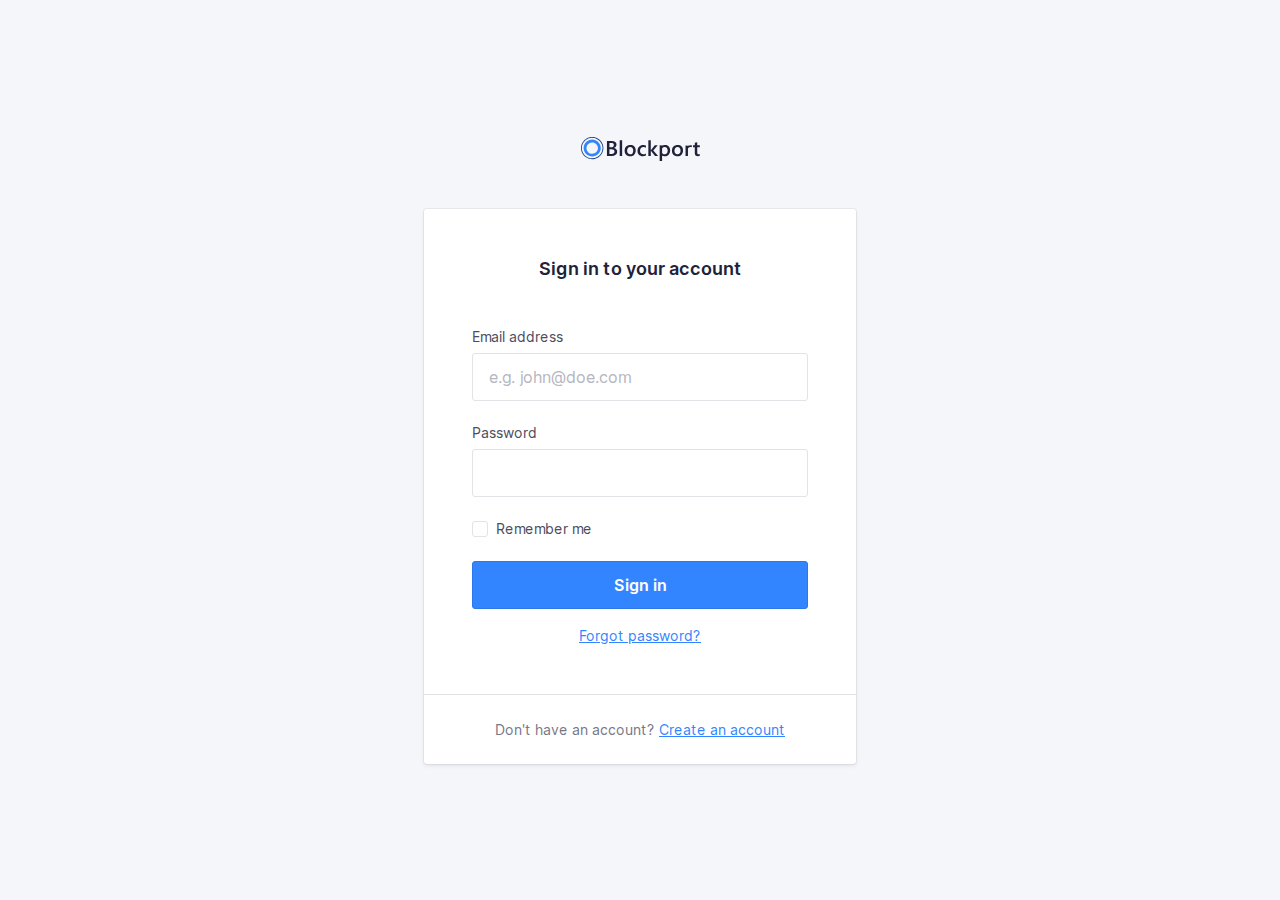
==== index.html @ 0992f346 "Initial commit" ====
<!doctype html>
<html lang="en">
    <head>
        <meta charset="utf-8">
        <meta http-equiv="x-ua-compatible" content="ie=edge">
        <title>Blockport - Sign in</title>
        <meta name="description" content="This is my HTML5 boilerplate.">
        <meta name="viewport" content="width=device-width, initial-scale=1.0">
        <meta name="msapplication-TileColor" content="#3385FF">
        <meta name="theme-color" content="#3385FF">

        <link rel="apple-touch-icon" sizes="180x180" href="apple-touch-icon.png">
        <link rel="icon" type="image/png" sizes="32x32" href="favicon-32x32.png">
        <link rel="icon" type="image/png" sizes="16x16" href="favicon-16x16.png">
        <link rel="manifest" href="site.webmanifest">
        <link rel="mask-icon" href="safari-pinned-tab.svg" color="#3385FF">

        <link rel="stylesheet" href="css/normalize.css">
		<link rel="stylesheet" href="css/screen.css">        
    </head>
    <body>
        <section class="o-row o-row--lg o-row--login">
            <div class="o-container u-max-width-xs">
                <h1 class="c-logo">
                    <svg class="c-logo__symbol" viewBox="0 0 119 24" xmlns="http://www.w3.org/2000/svg">
                        <path class="c-logo__path c-logo__path--1" d="M25.9496128,18.9917356 L25.9496128,4.04231406 L30.7396633,4.04231406 C32.19945,4.04231406 33.3560606,4.35834712 34.2094949,4.99041321 C35.0252057,5.55089835 35.5052521,6.4769114 35.4896465,7.4598347 C35.5056187,8.25676883 35.2485893,9.03557965 34.7604209,9.6694215 C34.2511175,10.3119823 33.5500641,10.7791057 32.7570539,11.0042975 L32.7570539,11.0459504 C33.6957957,11.1207168 34.5764055,11.5260387 35.2392256,12.1884297 C35.8602694,12.8310744 36.1707912,13.6667769 36.1707912,14.6955372 C36.1979832,15.9155062 35.6268682,17.0730015 34.6382155,17.8016529 C33.6205051,18.5950413 32.3363468,18.9917356 30.7857407,18.9917356 L25.9496128,18.9917356 Z M41.1511616,18.9918689 L38.6990404,18.9918689 L38.6990404,3.18727869 L41.1511616,3.18727869 L41.1511616,18.9918689 Z M49.1105387,19.2396694 C47.4477441,19.2396694 46.1195118,18.741157 45.1258418,17.7441322 C44.1321717,16.7471074 43.6360046,15.4247934 43.6373401,13.7771901 C43.6373401,11.9841322 44.1548767,10.5838017 45.1899495,9.57619833 C46.2250223,8.56859504 47.6200337,8.06479338 49.3749832,8.06479338 C51.0591469,8.06479338 52.3720202,8.55471073 53.3136027,9.53454547 C54.2551852,10.5143802 54.7226376,11.8730579 54.7159596,13.6105785 C54.7159596,15.313719 54.2091077,16.677686 53.195404,17.7024794 C52.1817003,18.7272727 50.8200787,19.2396694 49.1105387,19.2396694 Z M64.9231145,18.4998347 C63.986548,19.011405 62.9292595,19.2667693 61.8599663,19.2396694 C60.2572727,19.2396694 58.9657689,18.7444628 57.9854545,17.7540496 C57.0051402,16.7636364 56.5136477,15.4796694 56.5109764,13.9021488 C56.5109764,12.1434711 57.0385299,10.7312397 58.0936364,9.66545453 C59.1487429,8.59966942 60.5611166,8.0661157 62.3307576,8.06479338 C63.2258904,8.04636779 64.1144193,8.22027864 64.9351347,8.57454547 L64.9351347,10.8277686 C64.2490961,10.2941313 63.4035149,10.0011171 62.5310943,9.99471073 C61.5738178,9.96365776 60.6492491,10.3415166 59.9928283,11.0320661 C59.3330526,11.7236364 59.003165,12.6287603 59.003165,13.747438 C59.003165,14.8661157 59.3136869,15.7381818 59.9347306,16.3636364 C60.5557744,17.0023141 61.3891751,17.3216529 62.4349327,17.3216529 C63.3470917,17.3090469 64.2260005,16.9806241 64.9191077,16.3933884 L64.9191077,18.4998347 L64.9231145,18.4998347 Z M77.1256229,18.9918689 L74.0304209,18.9918689 L69.8393771,13.8605902 L69.7973064,13.8605902 L69.7973064,18.9918689 L67.3451852,18.9918689 L67.3451852,3.18727869 L69.7973064,3.18727869 L69.7973064,13.2039344 L69.8393771,13.2039344 L73.7980303,8.31462295 L76.7349663,8.31462295 L72.2814815,13.4718689 L77.1256229,18.9918689 Z M118.81569,18.8747107 C118.223016,19.1343064 117.578072,19.2557712 116.930522,19.2297521 C114.839007,19.2297521 113.793249,18.2380165 113.793249,16.2545455 L113.793249,10.2128926 L111.990219,10.2128926 L111.990219,8.31669423 L113.793249,8.31669423 L113.793249,5.84528927 L116.235354,5.15702479 L116.235354,8.31669423 L118.81569,8.31669423 L118.81569,10.2128926 L116.235354,10.2128926 L116.235354,15.5504132 C116.235354,16.1824793 116.351549,16.6340496 116.583939,16.905124 C116.81633,17.1761983 117.202312,17.3084298 117.741886,17.3018182 C118.130518,17.3099664 118.50999,17.1844984 118.81569,16.9467769 L118.81569,18.8647934 L118.81569,18.8747107 Z M109.678333,8.12826445 C110.052664,8.12904551 110.426384,8.1582218 110.796212,8.21553718 L110.796212,10.2961983 C110.392833,10.129817 109.958979,10.0480952 109.522071,10.0561983 C108.65244,10.0185786 107.815007,10.3854441 107.258266,11.0479339 C107.143588,11.1960713 107.043624,11.3548242 106.959764,11.5219835 L106.959764,18.9917356 L104.519663,18.9917356 L104.519663,8.37818184 L106.959764,8.66776859 L106.959764,8.67768594 C107.814579,8.30025824 108.742499,8.11272598 109.678333,8.12826445 Z M96.4320707,19.2396694 C94.7692761,19.2396694 93.4410438,18.741157 92.4473737,17.7441322 C91.4537037,16.7471074 90.9575366,15.4247934 90.9588721,13.7771901 C90.9588721,11.9841322 91.4764087,10.5838017 92.5114815,9.57619833 C93.5465543,8.56859504 94.9415657,8.06479338 96.6965152,8.06479338 C98.3806789,8.06479338 99.6935522,8.55471073 100.635135,9.53454547 C101.576717,10.5143802 102.04417,11.8730579 102.037492,13.6105785 C102.037492,15.313719 101.53064,16.677686 100.516936,17.7024794 C99.5032323,18.7272727 98.1416107,19.2396694 96.4320707,19.2396694 Z M87.7494781,9.53454547 C88.6883893,10.5157025 89.1578451,11.873719 89.1578451,13.608595 C89.1591806,15.3117355 88.6523287,16.6757025 87.6372896,17.7004959 C86.6222504,18.7252892 85.258625,19.2376859 83.5464141,19.2376859 C82.7065422,19.2489838 81.8737089,19.0847473 81.1023064,18.7557025 L81.1023064,23.8968595 L78.6622054,23.8968595 L78.6622054,8.31471073 L81.1023064,8.60429752 C81.9552279,8.23296681 82.8792553,8.04891403 83.8108586,8.06479338 C85.5017003,8.06479338 86.8145736,8.55471073 87.7494781,9.53454547 Z M96.5422559,9.99471073 C95.6726247,9.95709108 94.8351921,10.3239565 94.2784512,10.9864463 C93.7241864,11.6476033 93.4470539,12.5580165 93.4470539,13.7176859 C93.4470539,14.8363636 93.7275253,15.7170248 94.288468,16.3596694 C94.8529651,17.0028668 95.6823515,17.3568733 96.5422559,17.3216529 C97.5038721,17.3216529 98.2424466,17.0056198 98.7579798,16.3735537 C99.273513,15.7414876 99.5366216,14.8416529 99.5473064,13.6740496 C99.5473064,12.4998347 99.28954,11.5927273 98.7740067,10.9527273 C98.2584735,10.3127273 97.5145568,9.99338845 96.5422559,9.99471073 Z M28.4438047,6.03570248 L28.4438047,10.286281 L30.0645286,10.286281 C30.9353255,10.286281 31.6178058,10.0833058 32.1119697,9.67735538 C32.6061335,9.27140494 32.8532155,8.69619836 32.8532155,7.95173555 C32.8532155,6.67305785 31.9897643,6.03371902 30.262862,6.03371902 L28.4418013,6.03371902 L28.4438047,6.03570248 Z M28.4438047,12.2796694 L28.4438047,17.0082644 L30.5813973,17.0082644 C31.5163019,17.0082644 32.237514,16.7947108 32.7450337,16.3676033 C33.2602043,15.9259125 33.5416601,15.2742418 33.5083165,14.6003306 C33.5083165,13.0505785 32.4238271,12.2757025 30.2548485,12.2757025 L28.4518182,12.2757025 L28.4438047,12.2796694 Z M49.226734,9.99471073 C48.3571028,9.95709108 47.5196702,10.3239565 46.9629293,10.9864463 C46.4086646,11.6476033 46.131532,12.5580165 46.131532,13.7176859 C46.131532,14.8363636 46.4120034,15.7170248 46.9729461,16.3596694 C47.5370578,17.0036033 48.3664998,17.3583638 49.226734,17.3236364 C50.1883502,17.3236364 50.9269247,17.0076033 51.4424579,16.3755372 C51.9579912,15.7434711 52.2157576,14.8436364 52.2157576,13.6760331 C52.2157576,12.5018182 51.9579912,11.5947107 51.4424579,10.9547107 C50.9269247,10.3147108 50.1883502,9.99471073 49.226734,9.99471073 Z M85.8803367,16.3735537 C86.3958699,15.738843 86.6543043,14.8390083 86.6556397,13.6740496 C86.6556397,12.4985124 86.3978733,11.591405 85.8823401,10.9527273 C85.3668068,10.3140496 84.6282323,9.99471073 83.6666162,9.99471073 C82.796985,9.95709108 81.9595523,10.3239565 81.4028114,10.9864463 C81.2895823,11.124335 81.1896456,11.2724196 81.1043098,11.4287603 L81.1043098,15.9153719 C81.6149937,16.8312057 82.6094895,17.3774459 83.6646128,17.3216529 C84.626229,17.3216529 85.3648035,17.0056198 85.8803367,16.3735537 Z"></path>
                        <path class="c-logo__path c-logo__path--2" d="M11.1988215,19.5867769 C7.72899435,19.5891833 4.59940205,17.5218316 3.26949789,14.3488101 C1.93959376,11.1757885 2.67130845,7.5220381 5.12341434,5.09144786 C7.57552021,2.66085764 11.2650639,1.93214337 14.4714645,3.24513351 C17.6778651,4.55812363 19.7696074,7.65421885 19.771229,11.0895868 C19.7679239,15.7772288 15.9334776,19.5780304 11.1988215,19.5867769 Z M11.1988215,5.38314051 C8.86509736,5.38073339 6.75988968,6.77093308 5.86550131,8.90506387 C4.97111293,11.0391947 5.46382249,13.496632 7.11372873,15.1307206 C8.76363496,16.7648092 11.2455511,17.2534798 13.4013998,16.3687158 C15.5572486,15.4839518 16.962125,13.4001349 16.9605051,11.0895868 C16.9572,7.93949107 14.3805102,5.38572999 11.1988215,5.37917355 L11.1988215,5.38314051 Z"></path>
                        <path class="c-logo__path c-logo__path--3" d="M21.2917845,15.8796694 C21.3118182,15.8380165 21.3358586,15.8023141 21.3558923,15.7606612 C22.6443671,13.0744887 22.7786498,9.98607785 21.7280964,7.20021549 C20.6775431,4.41435317 18.5317957,2.16875244 15.7805219,0.975867769 L15.7805219,0.96 C15.6683333,0.910413222 15.5541414,0.874710744 15.4419529,0.82909091 C15.2937037,0.767603308 15.1434512,0.710082645 14.9931987,0.656528927 C14.792862,0.583140496 14.5925253,0.517685949 14.378165,0.458181816 C14.2319192,0.414545453 14.0856734,0.374876033 13.9394276,0.337190082 C13.7203928,0.281652893 13.501358,0.23338843 13.2823232,0.192396694 C13.1480976,0.16661157 13.0138721,0.144793388 12.8816498,0.124958678 C12.6546016,0.0905785125 12.4275533,0.0634710744 12.2005051,0.0436363637 C12.0762963,0.0337190082 11.9500842,0.0238016529 11.8258754,0.0178512397 C11.5881425,0.00462809917 11.3510774,-0.000661157024 11.1146801,0.00198347107 C10.988468,0.00198347107 10.8622559,0.00198347107 10.7380471,0.0119008265 C10.5076599,0.0218181818 10.2792761,0.0376859504 10.0528956,0.0614876034 C9.9146633,0.0753719009 9.77843434,0.0932231406 9.64220539,0.113057851 C9.44186869,0.142809918 9.22350168,0.176528926 9.01715488,0.218181818 C8.86089226,0.249917356 8.70462963,0.283636364 8.548367,0.321322314 C8.39210438,0.359008265 8.18575758,0.412561983 8.00745791,0.466115701 C7.82915825,0.519669423 7.65286195,0.577190081 7.47656566,0.638677688 C7.30026936,0.70016529 7.17405724,0.747768594 7.02580808,0.807272727 C6.82547138,0.884628098 6.63715488,0.969917355 6.44483165,1.05719008 C6.31861953,1.11471074 6.19441077,1.17421488 6.07220539,1.23768595 C5.87186869,1.34082644 5.67153199,1.45190082 5.47119529,1.56694215 C5.36301347,1.63041322 5.25683502,1.69586777 5.15065657,1.76528926 C4.95165543,1.89752066 4.75666107,2.02975207 4.5656734,2.16198347 C4.46416949,2.23603306 4.36400114,2.31140496 4.26516835,2.38809918 C4.07952302,2.52958678 3.89721661,2.67834711 3.71824916,2.83438017 C3.61607744,2.92363636 3.51791246,3.0168595 3.41774411,3.11008265 C3.25747475,3.26347108 3.10121212,3.42214876 2.94895623,3.5861157 C2.84678451,3.69719008 2.74861953,3.81024794 2.64845118,3.92528926 C2.51021886,4.08793389 2.37599327,4.25454547 2.24777778,4.42512397 C2.15161616,4.55206611 2.05946128,4.68099175 1.96930976,4.82181816 C1.90119529,4.92099175 1.82506734,5.0201653 1.75895623,5.11537188 C1.69284512,5.2105785 1.65878788,5.29190081 1.60670034,5.37917355 C1.53457912,5.49818184 1.46446128,5.61917355 1.40636364,5.74214876 C1.28415825,5.96231406 1.16796296,6.18446282 1.06178451,6.40859504 C1.02372054,6.44826445 0.995673401,6.49586778 0.981649832,6.54148761 C0.967626263,6.58710744 0.939579125,6.65454547 0.915538721,6.71008265 C0.808692479,6.95471075 0.711863077,7.20132232 0.625050505,7.44991735 C0.588989899,7.55438018 0.55426487,7.65884298 0.520875421,7.76330577 C0.444747475,8.00528927 0.377968575,8.24793388 0.320538721,8.49123966 C0.291156005,8.61157023 0.263776655,8.73190084 0.238400673,8.85223141 C0.191655443,9.07966942 0.152255892,9.30710742 0.12020202,9.53454547 C0.10016835,9.67338842 0.0821380471,9.81024795 0.0681144781,9.9490909 C0.0460774411,10.1613223 0.0320538721,10.3715703 0.022037037,10.5838017 C0.022037037,10.7365289 0.010016835,10.8872727 0.010016835,11.04 C0.010016835,11.2383471 0.010016835,11.4366942 0.026043771,11.6350413 C0.026043771,11.7917356 0.0440740741,11.9484297 0.0580976431,12.105124 C0.0761279461,12.3034711 0.104175084,12.5018182 0.132222222,12.7001653 C0.146245791,12.8429752 0.18030303,13.0036364 0.2003367,13.1543802 C0.238400673,13.3527273 0.286481481,13.5510744 0.336565657,13.7494215 C0.380639731,13.8961983 0.406683502,14.0330579 0.446750842,14.1758678 C0.506851852,14.3742149 0.576969697,14.5844628 0.647087542,14.7867769 C0.693164983,14.9157025 0.739242424,15.0446281 0.789326599,15.1715703 C0.871464646,15.3699174 0.963619529,15.5801653 1.05777778,15.7804959 C1.11387205,15.8995041 1.16996633,16.0185124 1.23006734,16.1355372 C1.33223906,16.3338843 1.44242424,16.5322314 1.55461279,16.7166942 C1.62473064,16.8357025 1.69484848,16.9527273 1.76897306,17.0677686 C1.88316498,17.2442975 2.00537037,17.4168595 2.12957912,17.587438 C2.21973064,17.7123967 2.31188552,17.8353719 2.40804714,17.9563636 C2.50420875,18.0773554 2.65646465,18.2519008 2.78468013,18.3966942 C2.91289562,18.5414876 3.02308081,18.6644628 3.14929293,18.7933884 C3.27550505,18.9223141 3.3876936,19.027438 3.51190236,19.1424794 C3.63611111,19.2575206 3.81841751,19.4241322 3.98069024,19.5590082 C4.09287879,19.6522314 4.20907407,19.7434711 4.32727273,19.8327273 C4.50957912,19.9735537 4.69388889,20.1084297 4.88621212,20.2294215 C4.9362963,20.2631405 4.98037037,20.3008265 5.03045455,20.3345455 C7.52290169,21.989742 10.5859073,22.5756212 13.5217147,21.9587191 C16.4575222,21.3418171 19.0161165,19.5746694 20.6146465,17.0598347 L20.6266667,17.0598347 C20.6647306,17.0003306 20.6947811,16.9368595 20.7328451,16.8753719 C20.8149832,16.7424794 20.8911111,16.6036364 20.9692424,16.4647934 C21.0854377,16.2763636 21.1936195,16.08 21.2917845,15.8796694 Z M6.96771044,20.4198347 C6.40765296,20.1694737 5.87129224,19.8701033 5.36501684,19.5252893 C5.18671717,19.4042975 5.01442761,19.2773554 4.84614478,19.1464463 C4.73996633,19.065124 4.63378788,18.9818182 4.53161616,18.8965289 C4.38136364,18.7715703 4.23912458,18.6406612 4.09888889,18.5097521 C3.9586532,18.378843 3.87451178,18.2995041 3.76632997,18.1884297 C3.65814815,18.0773554 3.53794613,17.9444628 3.42976431,17.8214876 C3.32158249,17.6985124 3.19737374,17.5557025 3.08718855,17.4247934 C2.97700337,17.2938843 2.91489899,17.1986777 2.83075758,17.0836364 C2.71656566,16.9249587 2.60237374,16.766281 2.49819865,16.6036364 C2.43008418,16.4965289 2.36597643,16.3894215 2.29786195,16.2803306 C2.19368687,16.1038017 2.09752525,15.9252893 1.9973569,15.7447934 C1.94126263,15.6376859 1.89117845,15.528595 1.83909091,15.4195041 C1.7609596,15.2231405 1.67681818,15.0386777 1.60069024,14.8482644 C1.55461279,14.7332231 1.51454545,14.6161983 1.47247475,14.501157 C1.40436027,14.3127273 1.34025253,14.1242975 1.28415825,13.9319008 C1.24609428,13.8029752 1.2140404,13.6760331 1.18198653,13.5490909 C1.13590909,13.3626446 1.09183502,13.1761983 1.05577441,12.9897521 C1.02973064,12.8429752 1.0076936,12.7140496 0.981649832,12.5771901 C0.953602694,12.3927273 0.92956229,12.2082644 0.911531987,12.0218182 C0.897508418,11.8809918 0.889494949,11.7401653 0.881481481,11.5993388 C0.881481481,11.4109091 0.865454545,11.2224794 0.865454545,11.0340496 C0.865454545,10.8971901 0.865454545,10.7603306 0.877474747,10.6254545 C0.877474747,10.4271074 0.899511785,10.2287603 0.919545455,10.0304132 C0.931565657,9.90743803 0.94959596,9.78247936 0.965622896,9.65950414 C0.995673401,9.44528927 1.03173401,9.23107436 1.07580808,9.01884299 C1.09784512,8.91173555 1.12188552,8.80462812 1.14792929,8.69950414 C1.20402357,8.47074382 1.27080247,8.24330577 1.34826599,8.01719009 C1.37764871,7.9246281 1.408367,7.83206612 1.44042088,7.73950414 C1.52189113,7.50545453 1.61204265,7.2740496 1.71087542,7.04528927 C1.75094276,6.95206611 1.7910101,6.86082645 1.83508418,6.76958679 C1.93525253,6.55537188 2.03542088,6.3490909 2.15762626,6.14479338 C2.21973064,6.03570248 2.27983165,5.92661158 2.34594276,5.81752064 C2.45412458,5.63900825 2.5683165,5.46644628 2.68651515,5.29586778 C2.7686532,5.17685949 2.85279461,5.0598347 2.93893939,4.94479338 C3.06047699,4.7847934 3.18602133,4.62876031 3.31557239,4.47669423 C3.40505612,4.36826447 3.49520763,4.26710742 3.58602694,4.17322312 C3.73026936,4.01983471 3.87718294,3.86842975 4.02676768,3.71900826 C4.11491582,3.63438017 4.20506734,3.55173554 4.29722222,3.47107438 C4.46016275,3.32694215 4.62710998,3.18809917 4.79806397,3.05454545 C4.88754769,2.98446281 4.978367,2.91834711 5.07052189,2.85619835 C5.24815375,2.72396694 5.42912458,2.60099173 5.61343434,2.48727273 C5.71093152,2.42512397 5.80909651,2.36561983 5.90792929,2.30876033 C6.09090349,2.20165289 6.27654882,2.09983471 6.46486532,2.00330579 C6.57705387,1.94644628 6.69057799,1.89157025 6.80543771,1.83867769 C6.98306957,1.75669422 7.16203704,1.67933884 7.34234007,1.60661157 C7.47589785,1.55239669 7.61413018,1.50082645 7.75703704,1.45190082 C7.91864196,1.39504132 8.08225029,1.34214876 8.24786195,1.29322314 C8.41347361,1.24429752 8.57975307,1.2 8.74670034,1.16033058 C8.8896072,1.12595041 9.03318182,1.09421488 9.17742424,1.06512397 C9.36841191,1.02677686 9.56073514,0.994380165 9.75439394,0.967933885 C9.87993826,0.950743802 10.0061504,0.934876033 10.1330303,0.920330577 C10.3440516,0.899173554 10.5557407,0.883966942 10.7680976,0.874710744 L11.1126768,0.874710744 C11.3317116,0.874710744 11.5514141,0.880000001 11.7717845,0.890578513 L12.1143603,0.914380167 C12.3307239,0.932892563 12.5464197,0.958677687 12.7614478,0.991735538 C12.8829854,1.01024793 13.004523,1.0307438 13.1260606,1.05322314 C13.330404,1.09157025 13.5347475,1.13652893 13.7390909,1.18809918 C13.8713131,1.22181818 14.0035354,1.25752066 14.1397643,1.29719008 C14.3320875,1.35404959 14.523743,1.41619835 14.7147306,1.48363636 C14.8509596,1.53322314 14.9851852,1.58479339 15.115404,1.64033058 C17.755199,2.69780719 19.8336285,4.79210648 20.8551251,7.42387715 C21.8766218,10.0556478 21.7496417,12.9890377 20.5044613,15.5246281 C20.4123064,15.7229752 20.3041246,15.8975206 20.207963,16.08 C20.1378451,16.2029752 20.0697306,16.3279339 19.9956061,16.4489256 C17.2731751,20.8198837 11.7011151,22.517402 6.96771044,20.4178512 L6.96771044,20.4198347 Z"></path>
                    </svg>
                </h1>
                <form class="c-card" action="#">
                    <div class="c-card__body">
                        <h2 class="c-card__title">
                            Sign in to your account
                        </h2>
                        <p class="c-form-field">
                            <label class="c-label" for="username">
                                Email address                                
                            </label>
                            <input class="c-input" type="email" name="username" id="username" placeholder="e.g. john@doe.com" required>
                        </p>
                        <p class="c-form-field">
                            <label class="c-label" for="password">
								Password								
                            </label>                            
                            <input class="c-input" type="password" name="password" id="password" required>
                        </p>
                        <!-- Custom checkbox -->
                        <p class="c-form-field c-form-field--option">
                            <input class="o-hide-accessible c-option c-option--hidden js-remember-input" type="checkbox" id="customRememberme">
                            <label class="c-label c-label--option c-custom-option js-remember-label" for="customRememberme">
                                <span class="c-custom-option__fake-input c-custom-option__fake-input--checkbox">
                                    <svg class="c-custom-option__symbol" xmlns="http://www.w3.org/2000/svg" viewBox="0 0 9 6.75">
                                        <path d="M4.75,9.5a1,1,0,0,1-.707-.293l-2.25-2.25A1,1,0,1,1,3.207,5.543L4.75,7.086,8.793,3.043a1,1,0,0,1,1.414,1.414l-4.75,4.75A1,1,0,0,1,4.75,9.5" transform="translate(-1.5 -2.75)"/>
                                    </svg>
                                </span>
                                Remember me
                            </label>
                        </p>
                        <p class="u-mb-md">
                            <!-- Button -->
                            <button class="o-button-reset c-button js-sign-in-button">Sign in</button>
                        </p>
                        <p class="u-text-sm u-align-text-center">
                            <a href="#!">
                                Forgot password?
                            </a>
                        </p>
                    </div>
                    <div class="c-card__footer">
                        <p class="u-align-text-center u-text-sm u-color-neutral-dark">
                            Don't have an account? <a href="#">Create an account</a>
                        </p>
                    </div>
                </form>

            </div>
        </section>
    </body>
</html>
---- css/screen.css ----
/*------------------------------------*\
#FONTS
\*------------------------------------*/

@font-face {
    font-family: "Inter Web";
    font-weight: 400;
    src: url("../fonts/Inter-Regular.woff2") format("woff2")
}

@font-face {
    font-family: "Inter Web";
    font-weight: 600;
    src: url("../fonts/Inter-SemiBold.woff2") format("woff2")
}

/*------------------------------------*\
#Variables
\*------------------------------------*/

:root {
    /* Global colors */
    --global-color-alpha-light: #4F95FF;
    --global-color-alpha: #3385FF;
    --global-color-alpha-dark: #2E77E6;
    --global-color-alpha-x-dark: #1B4186;
    --global-color-alpha-transparent: #3385ffbf;
    --global-color-alpha-x-transparent: #3385ff4d;

    --global-color-neutral-xxxx-light: #F5F6FA;
    --global-color-neutral-xxx-light: #E2E3E7;
    --global-color-neutral-xx-light: #caccd4;
    --global-color-neutral-x-light: #b5b6c0;
    --global-color-neutral-light: #a0a1ad;
    --global-color-neutral: #8b8c9a;
    --global-color-neutral-dark: #757787;
    --global-color-neutral-x-dark: #606274;
    --global-color-neutral-xx-dark: #4b4c60;
    --global-color-neutral-xxx-dark: #35374d;
    --global-color-neutral-xxxx-dark: #20223a;

    /* global page settings */
    --global-html-color: var(--global-color-neutral-xxxx-dark);
    --global-html-backgroundColor: var(--global-color-neutral-xxxx-light);
    --global-selection-backgroundColor: var(--global-color-alpha);

    /* borders */
    --global-borderRadius: 3px;
    --global-borderWidth: 1px;

    /* transitions */
    --global-transitionTiming-alpha: .1s ease-out;

    /* Baseline settings */
    --global-baseline: 8px;
    --global-whitespace: calc(var(--global-baseline) * 3);
    /* = 24px */

    --global-whitespace-xs: calc(var(--global-baseline) / 2);
    /* = 4px */
    --global-whitespace-sm: calc(var(--global-baseline) * 1);
    /*  = 8px */
    --global-whitespace-md: calc(var(--global-baseline) * 2);
    /*  = 16px */
    --global-whitespace-lg: calc(var(--global-baseline) * 4);
    /*  = 32px */
    --global-whitespace-xl: calc(var(--global-whitespace) * 2);
    /*  = 48px */
    --global-whitespace-xxl: calc(var(--global-whitespace) * 3);
    /*  = 72px */

    /* forms */
    --global-placeholder-color: var(--global-color-neutral-x-light);
    --global-input-backgroundColor: White;
    --global-input-color: var(--global-color-neutral-xxxx-dark);
    --global-input-borderColor: var(--global-color-neutral-xxx-light);
    --global-input-hover-borderColor: var(--global-color-neutral-xx-light);
    --global-input-focus-borderColor: var(--global-color-alpha);
    --global-input-focus-boxShadowColor: var(--global-color-alpha-x-transparent);
    --global-input-focus-boxShadow: 0 0 0 3px var(--global-input-focus-boxShadowColor);
}

/*------------------------------------*\
#GENERIC
\*------------------------------------*/

/*
    Generic: Page
    ---
    Global page styles + universal box-sizing:
*/

html {
    background-color: var(--global-html-backgroundColor);
    color: var(--global-html-color);
    font-size: 16px;
    line-height: 1.5;
    font-family: "Inter Web", Helvetica, arial, sans-serif;
    box-sizing: border-box;
    -webkit-font-smoothing: antialiased;
    -moz-osx-font-smoothing: grayscale;
}

*,
*:before,
*:after {
    box-sizing: inherit;
}

/*
* Remove text-shadow in selection highlight:
* https://twitter.com/miketaylr/status/12228805301
*
* Customize the background color to match your design.
*/

::-moz-selection {
    background: var(--global-selection-backgroundColor);
    color: white;
    text-shadow: none;
}

::selection {
    background: var(--global-selection-backgroundColor);
    color: white;
    text-shadow: none;
}

/*------------------------------------*\
#Elements
\*------------------------------------*/

/*
Elements: Images
---
Default markup for images to make them responsive
*/

img {
    max-width: 100%;
    vertical-align: top;
}

/*
    Elements: typography
    ---
    Default markup for typographic elements
*/

h1,
h2,
h3 {
    font-weight: 600;
}

h1 {
    font-size: 36px;
    line-height: 48px;
    margin: 0 0 var(--global-whitespace);
}

h2 {
    font-size: 32px;
    line-height: 40px;
    margin: 0 0 var(--global-whitespace);
}

h3 {
    font-size: 26px;
    line-height: 32px;
    margin: 0 0 var(--global-whitespace);
}

h4,
h5,
h6 {
    font-size: 16px;
    font-weight: 600;
    line-height: 24px;
    margin: 0 0 var(--global-whitespace);
}

p,
ol,
ul,
dl,
table,
address,
figure {
    margin: 0 0 var(--global-whitespace);
}

ul,
ol {
    padding-left: var(--global-whitespace);
}

li ul,
li ol {
    margin-bottom: 0;
}

blockquote {
    font-style: normal;
    font-size: 23px;
    line-height: 32px;
    margin: 0 0 var(--global-whitespace);
}

blockquote * {
    font-size: inherit;
    line-height: inherit;
}

figcaption {
    font-weight: 400;
    font-size: 12px;
    line-height: 16px;
    margin-top: var(--global-whitespace-sm);
}

hr {
    border: 0;
    height: 1px;
    background: LightGrey;
    margin: 0 0 var(--global-whitespace);
}

a,
a:visited {
    transition: all var(--global-transitionTiming-alpha);
    color: var(--global-color-alpha);
    outline-color: var(--global-link-BoxShadowColor);
    outline-width: medium;
    outline-offset: 2px;
}

a:hover,
a:focus {
    color: var(--global-color-alpha-light);
}

a:active {
    color: var(--global-color-alpha-dark);
}

label,
input {
    display: block;
}

select {
    width: 100%;
}

input::placeholder {
    color: var(--global-placeholder-color);
}

/*------------------------------------*\
#OBJECTS
\*------------------------------------*/

/*
    Objects: Row
    ---
    Creates a horizontal row that stretches the viewport and adds padding around children
*/

.o-row {
    position: relative;
    padding: var(--global-whitespace) var(--global-whitespace) 0;
}

.o-row--login {
    min-height: 100vh;
    display: flex;
    align-items: center;
}

/* size modifiers */

.o-row--lg {
    padding-top: var(--global-whitespace-xl);
    padding-bottom: var(--global-whitespace);
}

.o-row--xl {
    padding-top: var(--global-whitespace-xxl);
    padding-bottom: var(--global-whitespace-xl);
}

@media (min-width: 768px) {
    .o-row {
        padding-left: var(--global-whitespace-xl);
        padding-right: var(--global-whitespace-xl);
    }
}

@media (min-width: 992px) {
    .o-row--xl {
        padding-top: 96px;
        padding-bottom: var(--global-whitespace-xxl);
    }
}

/*
    Objects: Container
    ---
    Creates a horizontal container that sets de global max-width
*/

.o-container {
    margin-left: auto;
    margin-right: auto;
    max-width: 79.5em;
    /* 79.5 * 16px = 1272 */
    width: 100%;
}

/*
    Objects: section
    ---
    Creates vertical whitespace between adjacent sections inside a row
*/

.o-section {
    position: relative;
}

.o-section+.o-section {
    padding-top: var(--global-whitespace);
}

@media (min-width: 768px) {

    .o-section--lg+.o-section--lg,
    .o-section--xl+.o-section--xl {
        padding-top: var(--global-whitespace-xl);
    }
}

@media (min-width: 992px) {
    .o-section--xl+.o-section--xl {
        padding-top: var(--global-whitespace-xxl);
    }
}

/*
    Objects: Layout
    ---
    The layout object provides us with a column-style layout system. This object
    contains the basic structural elements, but classes should be complemented
    with width utilities
*/

.o-layout {
    display: flex;
    flex-wrap: wrap;
}

.o-layout__item {
    width: 100%;
}

/* gutter modifiers, these affect o-layout__item too */

.o-layout--gutter {
    margin: 0 -12px;
}

.o-layout--gutter>.o-layout__item {
    padding: 0 calc(var(--global-whitespace) / 2);
}

.o-layout--gutter-sm {
    margin: 0 -6px;
}

.o-layout--gutter-sm>.o-layout__item {
    padding: 0 6px;
}

.o-layout--gutter-lg {
    margin: 0 -24px;
}

.o-layout--gutter-lg>.o-layout__item {
    padding: 0 24px;
}

.o-layout--gutter-xl {
    margin: 0 -48px;
}

.o-layout--gutter-xl>.o-layout__item {
    padding: 0 var(--global-whitespace-xl);
}

/* reverse horizontal row modifier */

.o-layout--row-reverse {
    flex-direction: row-reverse;
}

/* Horizontal alignment modifiers*/

.o-layout--justify-start {
    justify-content: flex-start;
}

.o-layout--justify-end {
    justify-content: flex-end;
}

.o-layout--justify-center {
    justify-content: center;
}

.o-layout--justify-space-around {
    justify-content: space-around;
}

.o-layout--justify-space-evenly {
    justify-content: space-evenly;
}

.o-layout--justify-space-between {
    justify-content: space-between;
}

/* Vertical alignment modifiers */

.o-layout--align-start {
    align-items: flex-start;
}

.o-layout--align-end {
    align-items: flex-end;
}

.o-layout--align-center {
    align-items: center;
}

.o-layout--align-baseline {
    align-items: baseline;
}

/* Vertical alignment modifiers that only work if there is one than one flex item */

.o-layout--align-content-start {
    align-content: start;
}

.o-layout--align-content-end {
    align-content: end;
}

.o-layout--align-content-center {
    align-content: center;
}

.o-layout--align-content-space-around {
    align-content: space-around;
}

.o-layout--align-content-space-between {
    align-content: space-between;
}

/*
    Objects: List
    ---
    Small reusable object to remove default list styling from lists
*/

.o-list {
    list-style: none;
    padding: 0;
}

/*
    Object: Button reset
    ---
    Small button reset object
*/

.o-button-reset {
    border: none;
    margin: 0;
    padding: 0;
    width: auto;
    overflow: visible;
    background: transparent;

    /* inherit font & color from ancestor */
    color: inherit;
    font: inherit;

    /* Normalize `line-height`. Cannot be changed from `normal` in Firefox 4+. */
    line-height: normal;

    /* Corrects font smoothing for webkit */
    -webkit-font-smoothing: inherit;
    -moz-osx-font-smoothing: inherit;

    /* Corrects inability to style clickable `input` types in iOS */
    -webkit-appearance: none;
}

/*
    Object: Hide accessible
    ---
    Accessibly hide any element
*/

.o-hide-accessible {
    position: absolute;
    width: 1px;
    height: 1px;
    padding: 0;
    margin: -1px;
    overflow: hidden;
    clip: rect(0, 0, 0, 0);
    border: 0;
}

/*------------------------------------*\
#COMPONENTS
\*------------------------------------*/

/*
    Component: Logo
    ---
    Website main logo
*/

.c-logo {
    --logo__path--1--Fill: var(--global-color-neutral-xxxx-dark);
    --logo__path--2--Fill: var(--global-color-alpha);
    --logo__path--3--Fill: var(--global-color-alpha-x-dark);
    height: var(--global-whitespace);
    display: flex;
    align-items: center;
    justify-content: center;
    margin-bottom: var(--global-whitespace-xl);
}

.c-logo__symbol {
    height: 100%;
}

.c-logo__path--1 {
    fill: var(--logo__path--1--Fill);
}

.c-logo__path--2 {
    fill: var(--logo__path--2--Fill);
}

.c-logo__path--3 {
    fill: var(--logo__path--3--Fill);
}

/*
    Component: Card
    ---
    Card with box shadow
*/

.c-card {
    --card-backgroundColor: White;
    --card__footer-borderColor: var(--global-color-neutral-xxx-light);
    --card-borderRadius: var(--global-borderRadius);
    background-color: var(--card-backgroundColor);
    margin-bottom: var(--global-whitespace);
    border-radius: var(--card-borderRadius);
    box-shadow: 0 0 0 1px rgba(0, 0, 0, 0.05), 0 2px 4px rgba(0, 0, 0, .075);
    overflow: hidden;
}

/* Add padding to child for more flexibility */
.c-card__body,
.c-card__footer {
    padding: var(--global-whitespace) var(--global-whitespace) 0;
    overflow: auto;
    /* Fix margin collapse */
}

.c-card__footer {
    text-align: center;
    border-top: 1px solid var(--card__footer-borderColor);
}

.c-card__title {
    text-align: center;
    font-size: 18px;
    line-height: var(--global-whitespace);
    font-weight: 600;
}

@media (min-width: 27em) {
    .c-card__body {
        padding: var(--global-whitespace-xl) var(--global-whitespace-xl) var(--global-whitespace);
    }

    .c-card__title {
        margin-bottom: var(--global-whitespace-xl);
    }
}

/*
    Component: Forms
    ---
    Everything form related here
*/

.c-form-field--option {
    display: flex;
    align-items: center;
}

/*
    Component: Input
    ---
    Class to put on all input="text" like form inputs
*/

.c-input {
    -webkit-appearance: none;
    -moz-appearance: none;
    appearance: none;
    width: 100%;
    border: 1px solid var(--global-input-borderColor);
    /* border: 1px solid var(--global-color-neutral-xxx-light); */
    border-radius: var(--global-borderRadius);
    background-color: var(--global-input-backgroundColor);
    color: var(--global-input-color);
    font-family: inherit;
    font-size: 16px;
    line-height: calc(var(--global-baseline) * 3);
    padding: calc(var(--global-baseline) * 1.5 - var(--global-borderWidth)) var(--global-whitespace-md);
    outline: none;
    transition: border var(--global-transition-timing-alpha), box-shadow var(--global-transition-timing-alpha);
}

.c-input:hover {
    border-color: var(--global-input-hover-borderColor);
}

.c-input:focus,
.c-input:active {
    border-color: var(--global-input-focus-borderColor);
    box-shadow: var(--global-input-focus-boxShadow);
}

/*
Input password with toggle checkbox on top of it needs
more padding on the right to avoid overlap
*/

.c-input--password-with-toggle {
    padding-right: 52px;
}

/* option input for checkboxes and radio buttons */

.c-option {
    margin-right: var(--global-whitespace-sm);
}

/*
    Component: Label
    ---
    Class to put on all form labels
*/

.c-label {
    --label-color: var(--global-color-neutral-xx-dark);
    margin-bottom: 0;
    padding-bottom: var(--global-whitespace-sm);
    font-size: 14px;
    line-height: 16px;
    color: var(--label-color);
}

.c-label--option {
    padding-bottom: 0;
}

/*
    Component: Button
    ---
    Class to put on form buttons or
*/

.c-button {
    --button-borderColor: var(--global-color-alpha-dark);
    --button-hover-borderColor: var(--global-color-alpha-dark);
    --button-active-borderColor: var(--global-color-alpha-dark);
    --button-focus-borderColor: var(--global-color-alpha-dark);
    --button-backgroundColor: var(--global-color-alpha);
    --button-hover-backgroundColor: var(--global-color-alpha-light);
    --button-active-backgroundColor: var(--global-color-alpha-dark);
    --button-focus-backgroundColor: var(--global-color-alpha);
    --button-focus-boxShadow: var(--global-input-focus-boxShadow);
    font-size: 16px;
    font-weight: 600;
    border-radius: var(--global-borderRadius);
    border: 1px solid var(--button-borderColor);
    background-color: var(--button-backgroundColor);
    color: #fff;
    line-height: calc(var(--global-baseline) * 3);
    padding: calc(var(--global-baseline) * 1.5 - var(--global-borderWidth)) var(--global-whitespace-md);
    width: 100%;
    outline: none;
    box-shadow: var(--button-boxShadow, 0);
    transition: all var(--global-transitionTiming-alpha) var(--global-transitionEasing-out);
}

.c-button:hover {
    border-color: var(--button-hover-borderColor);
    background-color: var(--button-hover-backgroundColor);
}

.c-button:focus {
    background-color: var(--button-focus-backgroundColor);
    border-color: var(--button-focus-borderColor);
    box-shadow: var(--button-focus-boxShadow);
}

.c-button:active {
    background-color: var(--button-active-backgroundColor);
    border-color: var(--button-active-borderColor);
    box-shadow: var(--button-active-boxShadow, 0);
}

/*
    Component: Option list
*/

.c-option-list {
    margin-bottom: var(--global-whitespace);
}

.c-option-list__item {
    margin-bottom: calc(var(--global-whitespace) / 2);
}

/*
    Custom option
    ---
    Custom checkboxes & radio buttons
*/

/* Hide the actual input with the class .o-hide-accessible */

.c-custom-option {
    --custom-option__symbol-Fill: var(--global-color-alpha);
    display: flex;
    align-items: center;
}

.c-custom-option__fake-input {
    display: flex;
    align-items: center;
    justify-content: center;
    width: var(--global-whitespace-md);
    height: var(--global-whitespace-md);
    margin-right: var(--global-whitespace-sm);
    background: var(--global-input-backgroundColor);
    border: var(--global-borderWidth) solid var(--custom-option-borderColor, var(--global-input-borderColor));
    box-shadow: var(--custom-option-boxShadow, 0);
    transition: border var(--global-transitionTiming-alpha), box-shadow var(--global-transitionTiming-alpha);
}

.c-custom-option__fake-input--checkbox {
    border-radius: var(--global-borderRadius);
}

.c-custom-option__fake-input--radio {
    border-radius: 100%;
}

.c-custom-option__symbol {
    display: block;
    opacity: 0;
    /* Hide the symbol initially */
    transform: scale(.5);
    transition: transform var(--global-transitionTiming-alpha), opacity var(--global-transitionTiming-alpha);
}

.c-custom-option__fake-input--checkbox .c-custom-option__symbol {
    width: 10px;
    height: 10px;
    fill: var(--custom-option__symbol-Fill);
}

.c-custom-option__fake-input--radio .c-custom-option__symbol {
    background-color: var(--custom-option__symbol-Fill);
    border-radius: 100%;
    width: 6px;
    height: 6px;
}

/* hover state */

.c-custom-option:hover {
    --custom-option-borderColor: var(--global-input-hover-borderColor);
}

/* focused and active state */

.c-option--hidden:focus+.c-custom-option,
.c-option--hidden:active+.c-custom-option {
    --custom-option-borderColor: var(--global-input-focus-borderColor);
    --custom-option-boxShadow: var(--global-input-focus-boxShadow);
}


/* checked state */

.c-option--hidden:checked+.c-custom-option .c-custom-option__symbol {
    opacity: 1;
    /* Show the symbol when the invisible checkbox/radio button is checked */
    transform: scale(1);
}

/*
    Component: Custom Toggle
    ---
    Visually change a checkbox into a toggle
*/

.c-custom-toggle-list {
    --toggle-list-borderColor: var(--global-color-neutral-xxx-light);
    margin-bottom: var(--global-whitespace);
}

.c-custom-toggle-list__item {
    margin-bottom: calc(var(--global-whitespace) / 2);
}

.c-custom-toggle-list__item+.c-custom-toggle-list__item {
    padding-top: calc(var(--global-whitespace) / 2);
    border-top: 1px solid var(--toggle-list-borderColor);
}

.c-custom-toggle {
    --toggle-backgroundColor: var(--global-color-neutral-xxxx-light);
    --toggle-checked-borderColor: var(--global-color-alpha-dark);
    --toggle-checked-backgroundColor: var(--global-color-alpha);
    --toggle-focus-boxShadow: var(--global-input-focus-boxShadow);
    --toggle__switch-backgroundColor: White;
    --toggle__switch-checked-backgroundColor: White;
    --toggle__switch-transition: all var(--global-transitionTiming-alpha);
    display: flex;
    align-items: center;
}

.c-custom-toggle--inverted {
    flex-direction: row-reverse;
    justify-content: space-between;
}

.c-custom-toggle__fake-input {
    display: block;
    height: 24px;
    width: 48px;
    margin-right: var(--global-whitespace-md);
    background-color: var(--toggle-backgroundColor);
    border-radius: 32px;
    border: var(--global-borderWidth) solid var(--toggle-borderColor, var(--global-input-borderColor));
    transition: all var(--global-transitionTiming-alpha);
    box-shadow: var(--toggle-boxShadow, 0);
}

.c-custom-toggle--inverted .c-custom-toggle__fake-input {
    margin-right: 0;
}

.c-custom-toggle__fake-input::after {
    position: relative;
    display: block;
    content: '';
    height: 22px;
    width: 22px;
    border-radius: 22px;
    box-shadow: 0 1px 3px 1px rgba(0, 0, 0, .2);
    background-color: var(--toggle__switch-backgroundColor);
    transition: var(--toggle__switch-transition);
}

/* focused and active state */

.c-option--hidden:focus-visible+.c-custom-toggle {
    --toggle-borderColor: var(--global-input-focus-borderColor);
    --toggle-boxShadow: var(--toggle-focus-boxShadow);
}

/* checked state */

.c-option--hidden:checked+.c-custom-toggle {
    --toggle-backgroundColor: var(--toggle-checked-backgroundColor);
    --toggle-borderColor: var(--toggle-checked-borderColor);
    --toggle__switch-backgroundColor: var(--toggle__switch-checked-backgroundColor);
}

.c-option--hidden:checked+.c-custom-toggle .c-custom-toggle__fake-input::after {
    transform: translate(24px, 0);
}

/* special active state */

.c-custom-toggle:active .c-custom-toggle__fake-input::after {
    width: 28px;
}

.c-option--hidden:checked+.c-custom-toggle:active .c-custom-toggle__fake-input::after {
    margin-left: -6px;
}

/*
    Component: Custom Select
    ---
    Custom select dropdown
*/


.c-custom-select {
    display: block;
    position: relative;
}

.c-custom-select__symbol {
    width: var(--global-whitespace);
    height: var(--global-whitespace);
    position: absolute;
    top: calc(var(--global-whitespace) / 2);
    right: calc(var(--global-whitespace) / 2);
    pointer-events: none;
    fill: var(--global-color-neutral-x-light);
}

/*
    Component: Password Toggle
    ---
    Password toggle custom checkbox
*/


/*------------------------------------*\
#UTILITIES
\*------------------------------------*/

/*
    Utilities: color
    ---
    Utility classes to put specific colors onto elements
*/

.u-color-neutral {
    color: var(--global-color-neutral);
}

.u-color-neutral-dark {
    color: var(--global-color-neutral-dark);
}

/*
    Utilities: spacing
    ---
    Utility classes to put specific margins and paddings onto elements
*/

.u-pt-clear {
    padding-top: 0 !important;
}

.u-mb-clear {
    margin-bottom: 0 !important;
}

.u-mb-xs {
    margin-bottom: 4px !important;
}

.u-mb-sm {
    margin-bottom: var(--global-whitespace-sm) !important;
}

.u-mb-md {
    margin-bottom: var(--global-whitespace-md) !important;
}

.u-mb-lg {
    margin-bottom: var(--global-whitespace-lg) !important;
}

.u-mb-xl {
    margin-bottom: var(--global-whitespace-xl) !important;
}

/*
    Utilities: max-width
    ---
    Utility classes to put specific max widths onto elements
*/

.u-max-width-xs {
    max-width: 27em !important;
}

.u-max-width-sm {
    max-width: 39em !important;
}

.u-max-width-md {
    max-width: 50em !important;
}

.u-max-width-lg {
    max-width: 63.5em !important;
}

.u-max-width-none {
    max-width: none !important;
}


/*
    Utilities: align
    ---
    Utility classes align text or components
*/

.u-align-text-center {
    text-align: center;
}

.u-align-center {
    margin: 0 auto;
}

/*
    Utilities: text
    Utility classes to create smaller or bigger test
*/

.u-text-sm {
    font-size: 14px;
}

/*
    Utility: Widths
    ---
    Utility classes to put specific widths onto elements
    Will be mostly used on o-layout__item
*/

.u-width-auto {
    width: auto !important;
}

.u-1-of-2 {
    width: 50% !important;
}

.u-1-of-3 {
    width: 33.3333333333% !important;
}

.u-2-of-3 {
    width: 66.6666666667% !important;
}

.u-1-of-4 {
    width: 25% !important;
}

.u-3-of-4 {
    width: 75% !important;
}

.u-1-of-5 {
    width: 20% !important;
}

.u-2-of-5 {
    width: 40% !important;
}

.u-3-of-5 {
    width: 60% !important;
}

.u-4-of-5 {
    width: 80% !important;
}

.u-1-of-6 {
    width: 16.6666666667% !important;
}

.u-5-of-6 {
    width: 83.3333333333% !important;
}

@media (min-width: 576px) {
    .u-1-of-2-bp1 {
        width: 50% !important;
    }

    .u-1-of-3-bp1 {
        width: 33.3333333333% !important;
    }

    .u-2-of-3-bp1 {
        width: 66.6666666667% !important;
    }

    .u-1-of-4-bp1 {
        width: 25% !important;
    }

    .u-3-of-4-bp1 {
        width: 75% !important;
    }

    .u-1-of-5-bp1 {
        width: 20% !important;
    }

    .u-2-of-5-bp1 {
        width: 40% !important;
    }

    .u-3-of-5-bp1 {
        width: 60% !important;
    }

    .u-4-of-5-bp1 {
        width: 80% !important;
    }

    .u-1-of-6-bp1 {
        width: 16.6666666667% !important;
    }

    .u-5-of-6-bp1 {
        width: 83.3333333333% !important;
    }
}

@media (min-width: 768px) {
    .u-1-of-2-bp2 {
        width: 50% !important;
    }

    .u-1-of-3-bp2 {
        width: 33.3333333333% !important;
    }

    .u-2-of-3-bp2 {
        width: 66.6666666667% !important;
    }

    .u-1-of-4-bp2 {
        width: 25% !important;
    }

    .u-3-of-4-bp2 {
        width: 75% !important;
    }

    .u-1-of-5-bp2 {
        width: 20% !important;
    }

    .u-2-of-5-bp2 {
        width: 40% !important;
    }

    .u-3-of-5-bp2 {
        width: 60% !important;
    }

    .u-4-of-5-bp2 {
        width: 80% !important;
    }

    .u-1-of-6-bp2 {
        width: 16.6666666667% !important;
    }

    .u-5-of-6-bp2 {
        width: 83.3333333333% !important;
    }
}

@media (min-width: 992px) {
    .u-1-of-2-bp3 {
        width: 50% !important;
    }

    .u-1-of-3-bp3 {
        width: 33.3333333333% !important;
    }

    .u-2-of-3-bp3 {
        width: 66.6666666667% !important;
    }

    .u-1-of-4-bp3 {
        width: 25% !important;
    }

    .u-3-of-4-bp3 {
        width: 75% !important;
    }

    .u-1-of-5-bp3 {
        width: 20% !important;
    }

    .u-2-of-5-bp3 {
        width: 40% !important;
    }

    .u-3-of-5-bp3 {
        width: 60% !important;
    }

    .u-4-of-5-bp3 {
        width: 80% !important;
    }

    .u-1-of-6-bp3 {
        width: 16.6666666667% !important;
    }

    .u-5-of-6-bp3 {
        width: 83.3333333333% !important;
    }
}

@media (min-width: 1200px) {
    .u-1-of-2-bp4 {
        width: 50% !important;
    }

    .u-1-of-3-bp4 {
        width: 33.3333333333% !important;
    }

    .u-2-of-3-bp4 {
        width: 66.6666666667% !important;
    }

    .u-1-of-4-bp4 {
        width: 25% !important;
    }

    .u-3-of-4-bp4 {
        width: 75% !important;
    }

    .u-1-of-5-bp4 {
        width: 20% !important;
    }

    .u-2-of-5-bp4 {
        width: 40% !important;
    }

    .u-3-of-5-bp4 {
        width: 60% !important;
    }

    .u-4-of-5-bp4 {
        width: 80% !important;
    }

    .u-1-of-6-bp4 {
        width: 16.6666666667% !important;
    }

    .u-5-of-6-bp4 {
        width: 83.3333333333% !important;
    }
}

/*------------------------------------*\
#MEDIA
\*------------------------------------*/

/*
    Media Queries
    ---
    EXAMPLE Media Queries for Responsive Design.
    These examples override the primary ('mobile first') styles.
    USE THEM INLINE!
*/

/* Extra small devices (portrait phones, less than 576px)
No media query since this is the default in mobile first design
*/

/* Small devices (landscape phones, 576px and up)
@media (min-width: 576px) {}
*/

/* Medium devices (tablets, 768px and up)
@media (min-width: 768px) {}
*/

/* Large devices (landscape tablets, desktops, 992px and up)
@media (min-width: 992px) {}
*/

/* Extra large devices (large desktops, 1200px and up)
@media (min-width: 1200px) {}
*/

/*
    Print styles.
    ---
    Inlined to avoid the additional HTTP request:
    http://www.phpied.com/delay-loading-your-print-css/
*/

@media print {

    *,
    *:before,
    *:after {
        background: transparent !important;
        color: #000 !important;
        /* Black prints faster:
        http://www.sanbeiji.com/archives/953 */
        box-shadow: none !important;
        text-shadow: none !important;
    }

    a,
    a:visited {
        text-decoration: underline;
    }

    a[href]:after {
        content: " (" attr(href) ")";
    }

    abbr[title]:after {
        content: " (" attr(title) ")";
    }

    /*
    * Don't show links that are fragment identifiers,
    * or use the `javascript:` pseudo protocol
    */
    a[href^="#"]:after,
    a[href^="javascript:"]:after {
        content: "";
    }

    pre {
        white-space: pre-wrap !important;
    }

    pre,
    blockquote {
        border: 1px solid #999;
        page-break-inside: avoid;
    }

    /*
    * Printing Tables:
    * http://css-discuss.incutio.com/wiki/Printing_Tables
    */
    thead {
        display: table-header-group;
    }

    tr,
    img {
        page-break-inside: avoid;
    }

    p,
    h2,
    h3 {
        orphans: 3;
        widows: 3;
    }

    h2,
    h3 {
        page-break-after: avoid;
    }
}
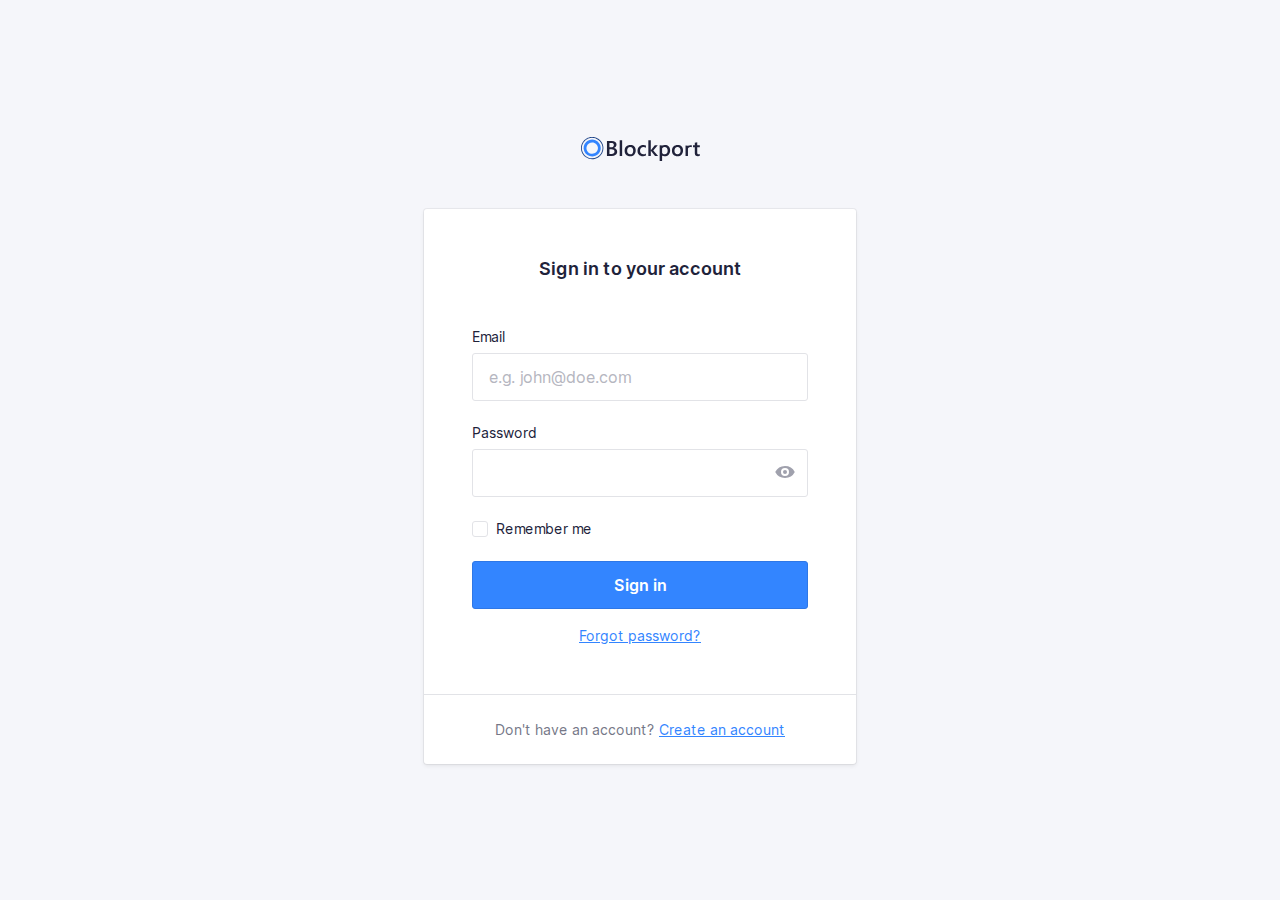
==== commit c999e73f: "feat: live controle" ====
--- a/index.html
+++ b/index.html
@@ -16,7 +16,9 @@
         <link rel="mask-icon" href="safari-pinned-tab.svg" color="#3385FF">
 
         <link rel="stylesheet" href="css/normalize.css">
-		<link rel="stylesheet" href="css/screen.css">        
+		<link rel="stylesheet" href="css/screen.css">       
+        
+        <script src="script/app.js"></script>
     </head>
     <body>
         <section class="o-row o-row--lg o-row--login">
@@ -34,16 +36,51 @@
                             Sign in to your account
                         </h2>
                         <p class="c-form-field">
-                            <label class="c-label" for="username">
-                                Email address                                
-                            </label>
-                            <input class="c-input" type="email" name="username" id="username" placeholder="e.g. john@doe.com" required>
+                            <span class="c-form-field__label">
+                                <label class="c-label js-email-label" for="username">
+                                    Email
+                                </label>
+                                <label class="c-error-message js-email-error" for="username"></label>
+                            </span>
+                            <input class="c-input js-email-input" type="email" name="username"
+                                   id="username" placeholder="e.g. john@doe.com"
+                                   required>
                         </p>
                         <p class="c-form-field">
-                            <label class="c-label" for="password">
-								Password								
-                            </label>                            
-                            <input class="c-input" type="password" name="password" id="password" required>
+                            <span class="c-form-field__label">
+                                <label class="c-label js-password-label" for="password">
+                                    Password
+                                </label>
+                                <label class="c-error-message js-password-error" for="password"></label>
+                            </span>
+                            <span class="c-toggle-password-container">            
+                                <input class="c-input c-input-field js-input-field" type="password"
+                                name="password" id="password" required>
+                                <span class="c-toggle-password">
+                                    <input class="c-toggle-password__checkbox o-hide-accessible js-toggle-password"
+                                        type="checkbox" id="togglePassword">
+                                    <label class="c-toggle-password__label"
+                                        for="togglePassword">
+                                        <svg class="c-toggle-password__icon c-toggle-password__icon--hide"
+                                            xmlns="http://www.w3.org/2000/svg"
+                                            viewBox="0 0 20 20">
+                                            <path
+                                                d="M19.009,73.18l-1.77,1.78a3.908,3.908,0,0,0-1.037-.137,4,4,0,0,0-3.857,5.065l-.007-.028-2.76,2.75A11.106,11.106,0,0,1,6.4,78.82,11.014,11.014,0,0,1,19.076,73.2L19,73.18Zm3.8,1.85a11.163,11.163,0,0,1,3.2,3.79,11.014,11.014,0,0,1-12.7,5.622l.077.018,1.77-1.78a3.907,3.907,0,0,0,1.037.137,4,4,0,0,0,3.857-5.065l.007.028,2.76-2.75Zm-.25-3.99,1.42,1.42L9.839,86.6l-1.42-1.42Z"
+                                                transform="translate(-6.199 -68.82)" />
+                                        </svg>
+                                        <svg class="c-toggle-password__icon c-toggle-password__icon--show"
+                                            xmlns="http://www.w3.org/2000/svg"
+                                            viewBox="0 0 20 20">
+                                            <path
+                                                d="M6.4,133.876a11,11,0,0,1,19.571-.061l.029.061a11,11,0,0,1-19.571.061l-.029-.061Zm9.8,4a4,4,0,1,0,0-8h0a4,4,0,0,0,0,8Zm0-2a2,2,0,0,1,0-4h0a2,2,0,1,1,0,4Z"
+                                                transform="translate(-6.2 -123.876)" />
+                                        </svg>
+                                        <span class="o-hide-accessible">
+                                            Show password
+                                        </span>
+                                    </label>
+                                </span>
+                            </span>
                         </p>
                         <!-- Custom checkbox -->
                         <p class="c-form-field c-form-field--option">
--- a/css/screen.css
+++ b/css/screen.css
@@ -78,6 +78,9 @@
     --global-input-focus-borderColor: var(--global-color-alpha);
     --global-input-focus-boxShadowColor: var(--global-color-alpha-x-transparent);
     --global-input-focus-boxShadow: 0 0 0 3px var(--global-input-focus-boxShadowColor);
+
+    --global-input-error-borderColor: red;
+    --global-color-error: red;
 }
 
 /*------------------------------------*\
@@ -621,18 +624,30 @@
     align-items: center;
 }
 
+.c-form-field__label {
+    display: flex;
+    justify-content: space-between;
+    align-items: center;
+}
+
 /*
     Component: Input
     ---
     Class to put on all input="text" like form inputs
 */
+
+.has-error {
+    --label-color: var(--global-color-error);
+    --input-borderColor: var(--global-input-error-borderColor);
+  }
 
 .c-input {
     -webkit-appearance: none;
     -moz-appearance: none;
     appearance: none;
     width: 100%;
-    border: 1px solid var(--global-input-borderColor);
+    /* border: 1px solid var(--global-input-borderColor); */
+    border: var(--global-borderWidth) solid var(--input-borderColor, var(--global-input-borderColor));
     /* border: 1px solid var(--global-color-neutral-xxx-light); */
     border-radius: var(--global-borderRadius);
     background-color: var(--global-input-backgroundColor);
@@ -655,6 +670,13 @@
     box-shadow: var(--global-input-focus-boxShadow);
 }
 
+.c-error-message {
+    font-size: 14px;
+    color: red;
+    font-weight: 600;
+    padding-bottom: var(--global-whitespace-sm);
+}
+
 /*
 Input password with toggle checkbox on top of it needs
 more padding on the right to avoid overlap
@@ -677,7 +699,8 @@
 */
 
 .c-label {
-    --label-color: var(--global-color-neutral-xx-dark);
+    color: var(--label-color, var(--global-color-neutral-xx-dark));
+    /* --label-color: var(--global-color-neutral-xx-dark); */
     margin-bottom: 0;
     padding-bottom: var(--global-whitespace-sm);
     font-size: 14px;
@@ -949,6 +972,39 @@
     Password toggle custom checkbox
 */
 
+.c-toggle-password__checkbox + .c-toggle-password__label{
+    --pasword-icon-hide: none;
+    --pasword-icon-show: block;
+}
+
+.c-toggle-password__checkbox:checked + .c-toggle-password__label{
+    --pasword-icon-hide: block;
+    --pasword-icon-show: none;
+}
+
+.c-toggle-password-container {
+    position: relative;
+}
+
+.c-toggle-password__label {
+    position: absolute;
+    top: 28%;
+    right: 4%;
+}
+
+.c-toggle-password__icon--hide {
+    fill: var(--global-color-neutral-light);
+    display: var(--pasword-icon-hide);
+    width: 20px;
+    margin: auto;
+}
+
+.c-toggle-password__icon--show {
+    fill: var(--global-color-neutral-light);
+    display: var(--pasword-icon-show);
+    width: 20px;
+    margin: auto;
+}
 
 /*------------------------------------*\
 #UTILITIES
